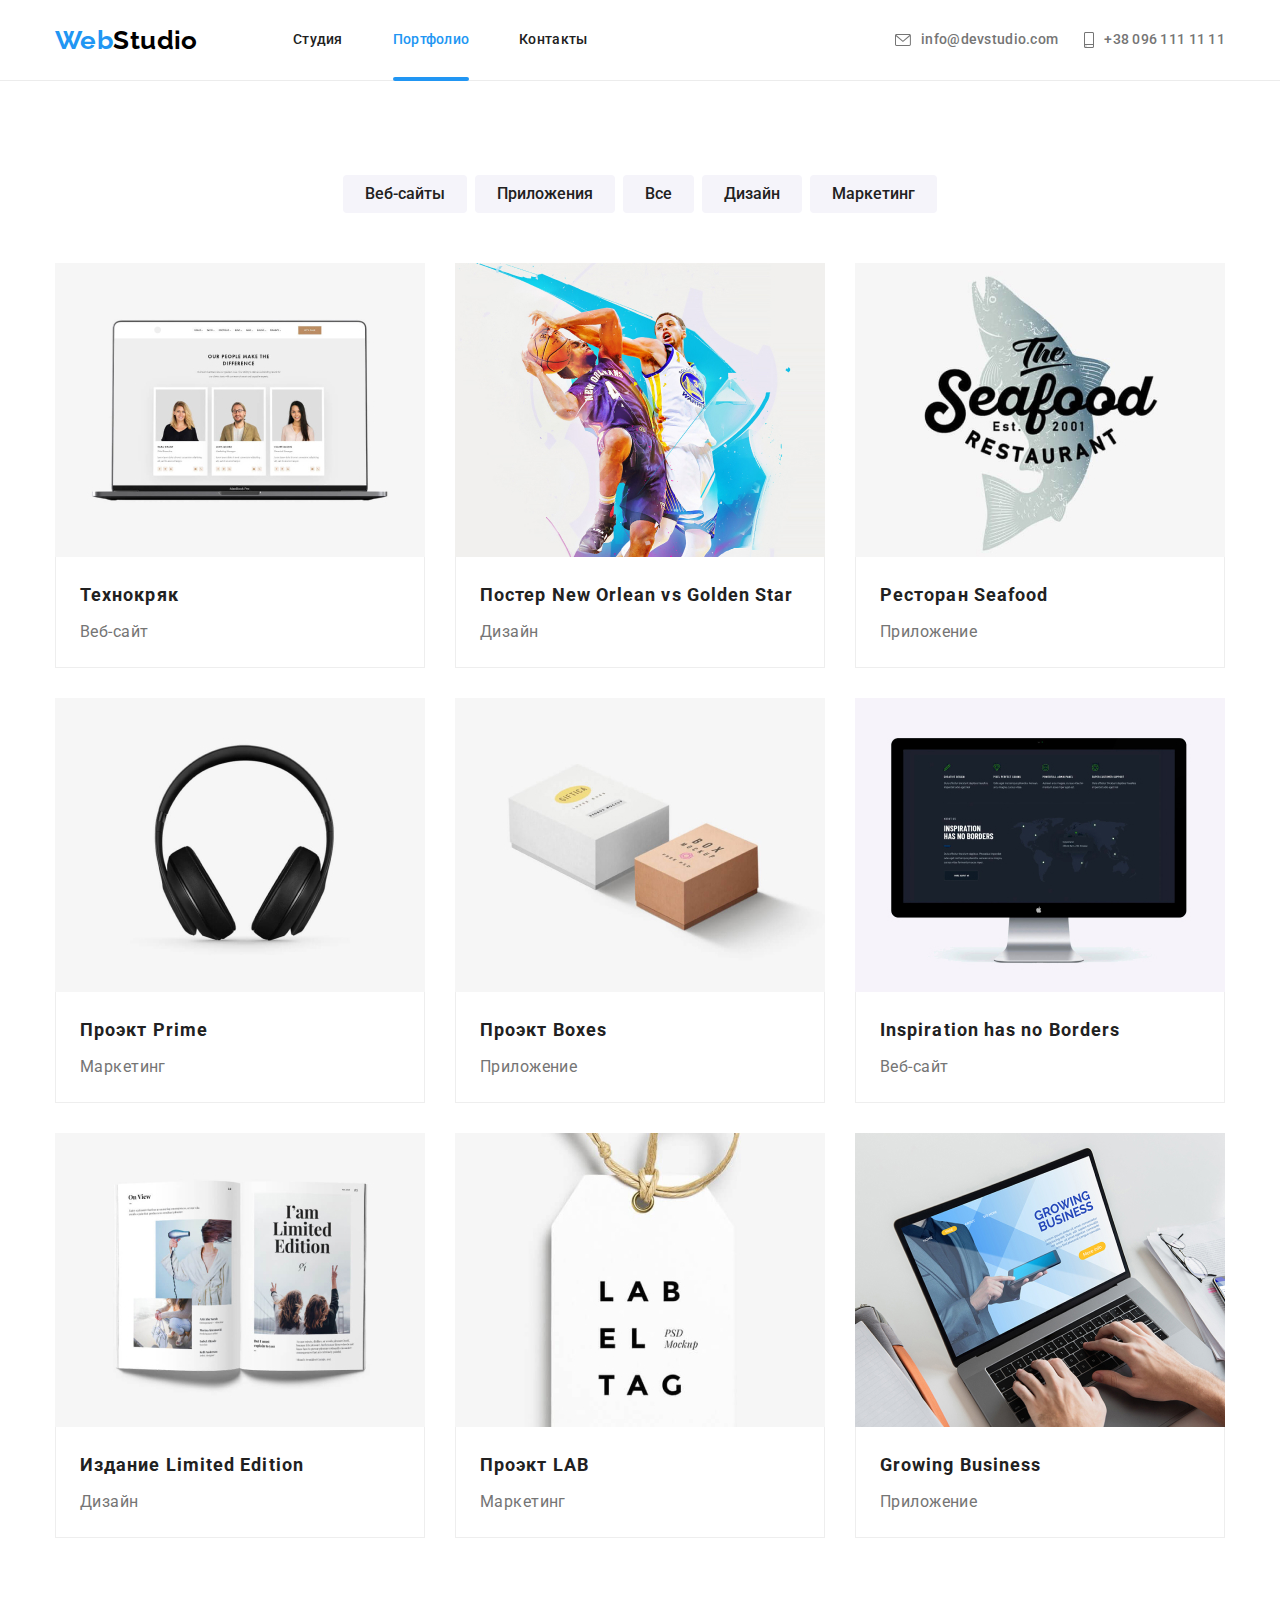
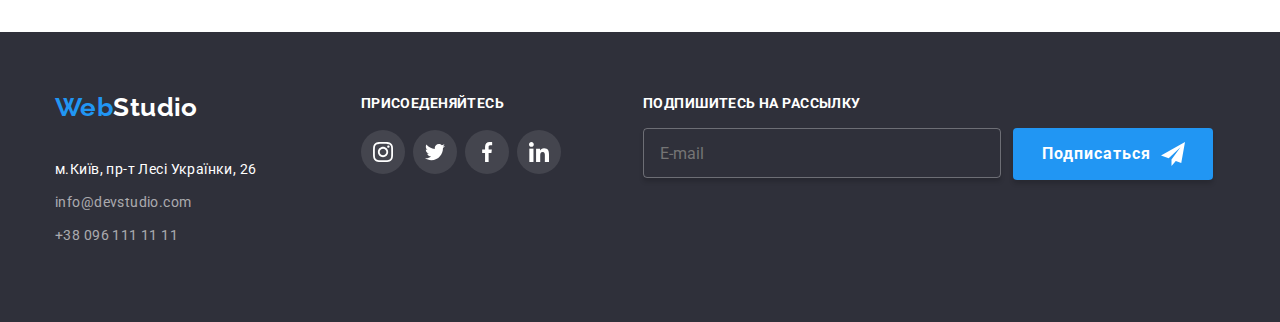
==== portfolio.html @ c4ec2a6c "1" ====
<!DOCTYPE html>
<html lang="ru">
	<head>
		<meta charset="UTF-8" />
		<meta name="viewport" content="width=device-width, initial-scale=1.0" />
		<link href="https://fonts.googleapis.com/css2?family=Raleway:wght@400;700&family=Roboto:wght@400;900&display=swap" rel="stylesheet" />
		<link rel="stylesheet" href="https://cdnjs.cloudflare.com/ajax/libs/modern-normalize/0.7.0/modern-normalize.min.css" />
		<link rel="stylesheet" href="./css/style.css" />
		<title>Portfolio</title>
	</head>
	<body>
		<!-- Шапка сайта  -->
		<header class="header">
			<div class="container">
			<!-- Основная навигация -->
			<nav class="nav">
				<a class="logo link" href="./index.html"><span class="logo-text">Web</span>Studio</a>
				<ul class="list">
				<li class="item">
					<a class="link" href="./index.html"> Студия</a>
				</li>
				<li class="item">
				<a class="link current" href="./portfolio.html">Портфолио</a>
				</li>
				<li class="item">
					<a class="link" href="#address">Контакты</a>
				</li>
				</ul>
			</nav>
			<!--контакты-->
			<ul class="contacts list">
				<li class="contacts-item">
				<a class="link" href="mailto:info@devstudio.com">
					<svg class="contacts-icon"width="16" height="12" viewBox="0 0 43 32">
						<use href="./images/symbol-defs.svg#icon-envelope-hover"></use>
					</svg>
				info@devstudio.com
				</a>
		
				</li>
				<div class="icom-tel"></div>
				<li class="contacts-item">
				<a class="link" href="tel:+380961111111">
					<svg class="contacts-icon"width="10" height="16" viewBox="0 0 20 32">
						<use href="./images/symbol-defs.svg#icon-smartphone"></use>
					</svg>
				+38 096 111 11 11
				</a>
			</li>
			</ul>
		</div>
			</header>  
		<main>
			<!-- Уникальный контент -->
			<section class="galerry">
				<div class="container">
				<h1 hidden>Перечень проектов</h1>
				<ul class="list">
					<li class="item"><button class="galerry-button">Веб-сайты</button></li>
					<li class="item"><button class="galerry-button">Приложения</button></li>
					<li class="item"><button class="galerry-button">Все</button></li>
					<li class="item"><button class="galerry-button">Дизайн</button></li>
					<li class="item"><button class="galerry-button">Маркетинг</button></li>
				</ul>
				<ul class="list">
					<li class="galerry-card">
						<div class="galerry-card-thumb">
					<a class="link " href=""><img src="./images/portfolio/project1.jpg" alt="projekt1" width="370"/>
						<div class="galerry-card-info">
							<p class="galerry-card-info-text">
							Технокряк это современная площадка распространения коронавируса. Компании используют эту платформу
							для цифрового шпионажа и атак на защищённые сервера конкурентов.
							</p>
						</div>
						</div>
						<div class="info">
						<h2 class="titel">Технокряк</h2>
						<p>Веб-сайт</p>
						</div></a>
					</li>
					<li class="galerry-card">
						<div class="galerry-card-thumb">
					<a class="link " href=""><img src="./images/portfolio/project2.jpg" alt="projekt2" width="370"/>
						<div class="galerry-card-info">
							<p class="galerry-card-info-text">
							Технокряк это современная площадка распространения коронавируса. Компании используют эту платформу
							для цифрового шпионажа и атак на защищённые сервера конкурентов.
							</p>
						</div>
						</div>
						<div class="info">
						<h2 class="titel">Постер New Orlean vs Golden Star</h2>
						<p>Дизайн</p>
						</div></a>
					</li>
					<li class="galerry-card">
						<div class="galerry-card-thumb">
					<a class="link " href=""><img src="./images/portfolio/project3.jpg" alt="projekt3" width="370"/>
						<div class="galerry-card-info">
							<p class="galerry-card-info-text">
							Технокряк это современная площадка распространения коронавируса. Компании используют эту платформу
							для цифрового шпионажа и атак на защищённые сервера конкурентов.
							</p>
						</div>
						</div>
						<div class="info">
						<h2 class="titel">Ресторан Seafood</h2>
						<p>Приложение</p>
						</div></a>
					</li>
					<li class="galerry-card">
						<div class="galerry-card-thumb">
					<a class="link " href=""><img src="./images/portfolio/project4.jpg" alt="projekt4" width="370"/>
						<div class="galerry-card-info">
							<p class="galerry-card-info-text">
							Технокряк это современная площадка распространения коронавируса. Компании используют эту платформу
							для цифрового шпионажа и атак на защищённые сервера конкурентов.
							</p>
						</div>
						</div>
						<div class="info">
						<h2 class="titel">Проэкт Prime</h2>
						<p>Маркетинг</p>
						</div></a>
					</li>
					<li class="galerry-card">
						<div class="galerry-card-thumb">
					<a class="link " href=""><img src="./images/portfolio/project5.jpg" alt="projekt5" width="370"/>
						<div class="galerry-card-info">
							<p class="galerry-card-info-text">
							Технокряк это современная площадка распространения коронавируса. Компании используют эту платформу
							для цифрового шпионажа и атак на защищённые сервера конкурентов.
							</p>
						</div>
						</div>
						<div class="info">
						<h2 class="titel">Проэкт Boxes</h2>
						<p>Приложение</p>
						</div></a>
					</li>
					<li class="galerry-card">
						<div class="galerry-card-thumb">
					<a class="link " href=""><img src="./images/portfolio/project6.jpg" alt="projekt6" width="370"/>
						<div class="galerry-card-info">
							<p class="galerry-card-info-text">
							Технокряк это современная площадка распространения коронавируса. Компании используют эту платформу
							для цифрового шпионажа и атак на защищённые сервера конкурентов.
							</p>
						</div>
						</div>
						<div class="info">
						<h2 class="titel">Inspiration has no Borders</h2>
						<p>Веб-сайт</p>
						</div></a>
					</li>
					<li class="galerry-card">
						<div class="galerry-card-thumb">
					<a class="link " href=""><img src="./images/portfolio/project7.jpg" alt="projekt7" width="370"/>
						<div class="galerry-card-info">
							<p class="galerry-card-info-text">
							Технокряк это современная площадка распространения коронавируса. Компании используют эту платформу
							для цифрового шпионажа и атак на защищённые сервера конкурентов.
							</p>
						</div>
						</div>
						<div class="info">
						<h2 class="titel">Издание Limited Edition</h2>
						<p>Дизайн</p>
						</div></a>
					</li>
					<li class="galerry-card">
						<div class="galerry-card-thumb">
					<a class="link " href=""><img src="./images/portfolio/project8.jpg" alt="projekt8" width="370"/>
						<div class="galerry-card-info">
							<p class="galerry-card-info-text">
							Технокряк это современная площадка распространения коронавируса. Компании используют эту платформу
							для цифрового шпионажа и атак на защищённые сервера конкурентов.
							</p>
						</div>
						</div>
						<div class="info">
						<h2 class="titel">Проэкт LAB</h2>
						<p>Маркетинг</p>
						</div></a>
					</li>
					<li class="galerry-card">
						<div class="galerry-card-thumb">
					<a class="link " href=""><img src="./images/portfolio/project9.jpg" alt="projekt9" width="370"/>
						<div class="galerry-card-info">
							<p class="galerry-card-info-text">
							Технокряк это современная площадка распространения коронавируса. Компании используют эту платформу
							для цифрового шпионажа и атак на защищённые сервера конкурентов.
							</p>
						</div>
						</div>
						<div class="info">
						<h2 class="titel">Growing Business</h2>
						<p>Приложение</p>
						</div>
					</a>
					</li>
			</ul>
		</div>
				</section>
			</main>
			<!-- Футер сайта -->
			<footer class="footer">
				<div class="footer container">
					<div class="box-adress">
					<a class="logo link" href="./index.html"><span class="logo-text">Web</span>Studio</a>
					<address id="address" class="address">
					<ul class="adress-list">
						<li><a class="address-text" href="https://goo.gl/maps/CPtrU1FHBa2aNyZL9" target="_blank" rel="noopener noreferrer nofollow">м.Київ, пр-т Лесі Українки, 26</a></li>
						<li><a class="link" href="mailto:info@devstudio.com">info@devstudio.com</a></li>
						<li><a class="link" href="tel:+380961111111">+38 096 111 11 11</a></li>
					</ul>
					</address>
					</div>
					<div class="box-social">
					<h2 class="social-title">ПРИСОЕДЕНЯЙТЕСЬ</h2>
					<ul class="social-list-footer">
						<li class="social-item">
							<a class="footer-link" href="https://www.instagram.com/" target="_blank">
							<svg class="social-icon-footer"width="20" height="20" viewBox="0 0 20 20">
								<use href="./images/social networks/sprite.svg#icon-instagram"></use>
							</svg>
							</a>
						</li>
						<li class="social-items">
							<a class="footer-link" href="https://twitter.com/" target="_blank">
							<svg class="social-icon-footer"width="20" height="20" viewBox="0 0 20 20">
								<use href="./images/social networks/sprite.svg#icon-twitter"></use>
							</svg>
							</a>
						</li>
						<li class="social-item">
							<a class="footer-link" href="https://uk-ua.facebook.com/" target="_blank">
							<svg class="social-icon-footer"width="20" height="20" viewBox="0 0 20 20">
								<use href="./images/social networks/sprite.svg#icon-facebook"></use>
							</svg>
							</a>
						</li>
						<li class="social-item">
							<div>
							<a class="footer-link" href="https://ru.linkedin.com/" target="_blank">
							<svg class="social-icon-footer"width="20" height="20" viewBox="0 0 20 20">
								<use href="./images/social networks/sprite.svg#icon-linkedin"></use>
							</svg>
							</a>
						</div>
						</li>
				</ul>
				</li>
		
					</div>
					<div class="subscribe">
						<h2 class="visually-hidden">Форма подписки</h2>
						<h3 class="social-title"><b>Подпишитесь на рассылку</b></h3>
						<form class="modal-form" autocomplete="off">
						<div class="footer-form">
							<label for="mail"></label>
							<input type="email" name="email" id="mail" placeholder="E-mail" />
							<button class="link-button" type="submit">Подписаться
							<svg class="subscribe-icon" width="24" height="24">
								<use href="./images/sprite-modal.svg#icon-icon-send"></use>
							</svg>
							</button>
						</div>
						</form>
					</div>
					</div>
				</div>
			</footer>
		</body>
		</html>
---- css/style.css ----
/* основной цвет фона #FFFFFF; */
/* вторичный цвет фона #2F303A */
/* цвет основного текста #212121; */
/* цвет вторичного текста #757575; */
/* белый #FFFFFF */
/* акцент #2196F3; */
/* цвет фона команды #F5F4FA; */
/* цвет ссылок футера rgba(255, 255, 255, 0.6); */

:root {
	--primary-text-color: #757575;
	--primary-bg-color: #ffffff;
	--secondary-bg-color: #f5f4fa;
	--footer-hero-bg-color: #2f303a;
	--titel-link-color: #212121;
	--secondary-link-color: #757575;
	--accent-color: #2196f3;
	--logo-up-color: #000000;
	--logo-down-color: #ffffff;
	--address-color: #ffffff;
	--address-secondary-color: rgba(255, 255, 255, 0.6);
}
  /* Общее */
body {
	color: var(--primary-text-color);
	background-color: var(--primery-bg-color);
	font-family: Roboto, sans-serif;
	font-size: 14px;
	line-height: 1.71;
	letter-spacing: 0.03em;
}

ul { list-style: none; }

  /* списки */
.list {
	list-style: none;
	padding: 0;
	margin: 0;
}

  /* ссылки */
.link {
	text-decoration: none;
}

  /* заголовки */
.titel {
	color: var(--titel-link-color);

	font-weight: 700;
	font-size: 36px;
	line-height: 1.17;
	text-align: center;
}

.hidden {
	display: none;
}

  /* контейнер */
.container {
	margin-right: auto;
	margin-left: auto;
	width: 1200px;
	padding-left: 15px;
	padding-right: 15px;
}

  /* Шапка сайта */
.header {
	border-bottom: 1px solid #ececec;
}

.item:hover:after,
.item:active:after,
.item:hover:focus{
	width: 100%;

}



.header > .container {
	display: flex;
	justify-content: space-between;
}

.nav {
	display: flex;
	justify-content: space-between;
	align-items: center;
}

.nav > .list {
	display: flex;
	padding: 0px;
}

  /* Логотип */
.logo {
	margin-right: 93px;

	color: var(--logo-up-color);

	font-family: Raleway, sans-serif;
	font-weight: 700;
	font-size: 26px;
	line-height: 1.19;
	width: 145px;
	height: 31px;
}
.footer .logo {
	color: var(--logo-down-color);
}

.logo-text {
	color: var(--accent-color);
}

  /* Навигация сайта */
.nav > .list .link {
	display: block;
	padding-top: 32px;
	padding-bottom: 32px;
	position: relative;
	color: var(--titel-link-color);
	font-weight: 500;
	font-size: 14px;
	line-height: 1.14;
	letter-spacing: 0.02em;
	
	transition-property: color; 
	transition-duration: 250ms;
	transition-timing-function:cubic-bezier(0.4, 0, 0.2, 1);
}

.nav > .list > .item:not(:last-child) {
	margin-right: 50px;
}

.nav > .list .link:hover,
.nav > .list .link:focus {
		color: var(--accent-color);
		outline: none;
}

.nav > .list .link.current {
	color: var(--accent-color);
	display: block;
	
}

  /* подчеркивание  */
.nav > .list .link.current::after {
	content: "";

	position: absolute;
	bottom: -1px;
	left: 0;
	width: 100%;
	height: 4px;
	background-color: var(--accent-color);
	border-radius: 2px;
}

.nav > .list .link.current:focus::after,
.nav > .list .link.current:hover::after{
	display: block;
	background-color: #2196F3;
}
.nav > .list .link::before {
	content: "";

	position: absolute;
	bottom: -1px;
	left: 0;
	width: 100%;
	height: 4px;
	background-color: var(--accent-color);
	border-radius: 2px;
	opacity: 0;
	transition: opacity 250ms cubic-bezier(0.4, 0, 0.2, 1);

}

.nav > .list .link:hover::before{
	display: block;
	opacity: 1;
	background-color: #2196F3;
}

  /* контакты */
.contacts.list {
	display: flex;
	align-items: center;
	
	
}
.icom-mail::before{
	display: flex;

	height: 16px;
	width: 16px;
	background-position: center;
    background-repeat: no-repeat;
	margin-right: 10px;
	
}
.icom-tel::before{
	display: block;
	content: "";
	height: 16px;
	width: 16px;
	background-position: center;
    background-repeat: no-repeat;
	margin-right: 10px;
	
}

.contacts-icon{
	margin-right: 10px;
}

.contacts > .item:not(:last-child) {
	padding-left: 0px;
	margin-right: 50px;
	
}

.contacts .link {
	display: flex;
	align-items: center;
	justify-content: center;
	padding-top: 32px;
	padding-bottom: 32px;
	color: var(--secondary-link-color);
    fill: #757575;
	font-weight: 500;
	font-size: 14px;
	line-height: 1.14;
	letter-spacing: 0.02em;

	transition-property: color, fill; 
	transition-duration: 250ms;
	transition-timing-function:cubic-bezier(0.4, 0, 0.2, 1);
}
.contacts-item{

	display: flex;
	align-items: center;
	justify-content: center;
	
}

.contacts .link:hover,
.contacts .link:active,
.contacts .link:focus {
	fill: #2196F3;
	color: var(--accent-color);

}

  /* Блок герой */
.hero {
	display: block;
	margin: 0px auto;
	padding: 200px 0;
	width: 1600px;
	height: 600px;
	margin-right: auto;
	margin-left: auto;
	margin-bottom: 94px;

	max-width: 1600px;
	background-image: linear-gradient(to right,rgba(47, 48, 58, 0.4),rgba(47, 48, 58, 0.4)), url(../images/Gradient.jpg);
}

.hero > .container {
	display: flex;
	flex-direction: column;
	align-items: center;
	justify-content: center;
}


.button-hero {
	display: block;
	margin: 0px auto;
	padding: 10px 32px;
	border: none;
	border-radius: 4px;

	color: var(--primary-bg-color);
	background-color: var(--accent-color);

	font-family: inherit;
	font-weight: 700;
	font-size: 16px;
	line-height: 1.87;
	letter-spacing: 0.06em;

	transition-property: background-color, color; 
	transition-duration: 250ms;
	transition-timing-function:cubic-bezier(0.4, 0, 0.2, 1);
}

.button-hero:hover,
.button-hero:focus {
	color: var(--accent-color);
	background-color: var(--primary-bg-color);

}

.hero-titel {
	margin-top: 0px;
	margin-bottom: 30px;

	color: var(--primary-bg-color);

	font-weight: 900;
	font-size: 44px;
	line-height: 1.36;
	text-align: center;
	letter-spacing: 0.06em;
	text-transform: uppercase;
}

  /* Модалка */
.backdrop{
	position: fixed;
	top: 0;
	left: 0;
	width: 100%;
	height: 100%;
	background-color:  rgba(0, 0, 0, 0.20);
	opacity: 1;
	transition: opacity 300ms cubic-bezier(0.4, 0, 0.2, 1)
}

.container-backdrop{
	display: flex;
	flex-direction: column;
}


.backdrop.is-hidden{
	opacity: 0;
	pointer-events: none;
}
  /*-------------------------------------------- */
.title-form{
	text-align: center;
	font-weight: 700;
	color: #212121;
	font-size: 20px;
	line-height: normal;
	margin-top: 0;
	margin-bottom: 12px;
}
input{
	border-radius: 4px;
    outline-color: #2196F3;
}

textarea{
	border-radius: 4px;
	resize: none;
	
}
.form-field input{
    height: 40px;
	outline-color: #2196F3;
	border: 1px solid rgba(33, 33, 33, 0.20);
	color: #212121;
	font-size: 12px;
    padding-bottom: 0;
	padding-top: 0;
	padding-left: 42px; 



	background-color: #FFFFFF;
	transition: border-color 250ms cubic-bezier(0.4, 0, 0.2, 1)
	
}

.form-field input:hover,
.form-field input:focus{
	border-color: #2196F3;
}

.form-field label{
	margin-bottom: 4px;
	font-size: 12px;
	font-weight: 400;
	letter-spacing: 0.12px;
	line-height: normal;
	font-style: normal;
}

.form-comment label{
	margin-top: 28px;
	margin-bottom: 20px;
	font-size: 12px;
	font-weight: 400;
	width: 448px;
	height: 120px;
	letter-spacing: 0.12px;
	line-height: normal;
	font-style: normal;
	color: 1px solid rgba(33, 33, 33, 0.20);
	border-radius: 4px;
}
.form-comment textarea{
	width: 448px;
	height: 120px;
	color: #212121;
	letter-spacing: 0.12px;
	font-weight: 400;
	font-size: 12px;
	border: 1px solid rgba(33, 33, 33, 0.20);
	padding: 12px 16px;
	outline-color: #2196F3;
	transition: border-color 250ms cubic-bezier(0.4, 0, 0.2, 1)
}




.form-comment textarea:hover,
.form-comment textarea:focus{
	border-color: #2196F3;
}

.form{
	width: 528px;
	height: 581px;
	margin-left: auto;
	margin-right: auto;
	padding-top: 40px;
	padding-left: 40px;
	padding-right: 40px;
	margin-bottom: 20px;
	
}
.form-comment{
	margin-bottom: 20px;
	
}
.form-field{
	display: flex;
	flex-direction: column;


    margin-bottom: 10px;
}

.form-field input::placeholder{
	color: (117, 117, 117, 0.50);
}




.button-form{
	display: block;
	width: 200px;
	height: 50px;
	border-radius: 4px;
	padding: 0;
	border: none;

	line-height: 30px /* 187.5% */;
	letter-spacing: 0.96px;
	font-weight: 700;
	text-align: center;
	
    outline-color: #2196F3;
	background: #188CE8;
	color: #FFFFFF;
	box-shadow: 0px 4px 4px 0px rgba(0, 0, 0, 0.15);
	transition: color, background-color, transform  250ms cubic-bezier(0.4, 0, 0.2, 1)
}

.button-container{
	display: flex;
	align-items: center;
	justify-content: center;
	margin-top: 30px;
	padding: 0;
}






.button-form:hover,
.button-form:focus{
	color: #ffffff;
	background-color: #1976d2;
	transform: scale(1.03);
}




.form-agreement{
	display: block;
	height: 24px;
}

.icon{
	position: absolute;
	top: 50%;
	left: 12px;
	transform: translateY(-50%);

	display: inline-block;
	width: 18px;
	height: 18px;
}




.position-icon:hover,
.position-icon:active,
.position-icon:focus{
	fill: #2196F3;
}

.position-icon{
	display: flex;
	flex-direction: column;
    background-color: #FFFFFF;
	position: relative;
	fill: #212121;
	transition: fill 250ms cubic-bezier(0.4, 0, 0.2, 1);
}

.modal-checkbox {
	position: absolute;
	width: 1px;
	height: 1px;
	margin: -1px;
	border: 0;
	padding: 0;
	clip: rect(0 0 0 0);
	overflow: hidden;
}

.checkbox-icon {
	display: inline-block;
	align-items: center;
	width: 15px;
	height: 16px;
	margin-right: 5px;

	border: 2px solid;
	border-color: #2196F3;
	border-radius: 4px;
	cursor: pointer;

	transition: all 250ms cubic-bezier(0.4, 0, 0.2, 1);
}

.modal-checkbox:checked + .checkbox-icon {
	border-color: transparent;
	background-color: #2196F3;
	background-image: url(../images/check-icon.svg);
	background-size: contain;
	background-origin: border-box;
}

.modal-link-consent {
	color: #2196F3;
	text-decoration: underline;
}

  /*-------------------------------------------- */
.modal{
	display: flex;
	flex-direction: column;
	position: absolute;
	top: 50%;
	left: 50%;
	transform: translate(-50%,-50%);

	min-height: 581px;
	min-width: 528px;
	background-color: #FFFFFF;
	box-shadow: 0px 2px 1px 0px rgba(0, 0, 0, 0.20), 0px 1px 1px 0px rgba(0, 0, 0, 0.14), 0px 1px 3px 0px rgba(0, 0, 0, 0.12);
	border-radius: 4px;
    
	transform: translate(-50%,-50%) scale(1);
	transition: transform 700ms cubic-bezier(0.4, 0, 0.2, 1) 	
}
.backdrop.is-hidden .modal{
	transform: translate(-50%,-50%) scale(0.8);
}

.button-close{
	position: absolute;
	display: flex;
	align-items: center;
	justify-content: center;
    top: 6px;
	right: 6px;
	outline-color: #2196F3;

    border: 1px solid currentColor;
    width: 30px;
    height: 30px;
    border-radius: 50%;
    color: rgba(0, 0, 0, 0.10);
	background-color: #FFFFFF;
    cursor: pointer;

	transition: color, border, transform  250ms cubic-bezier(0.4, 0, 0.2, 1)
	
}


.button-close:hover,
.button-close:focus{
	fill:  #2196f3;
	transform: scale(1.3);
}

.close-icon{
	width: 18px;
	height: 18px;

}
  /* Блок Наши приимущества */
.advantages {
	margin-bottom: 94px;
}

.advantages > .container > .list {
	display: flex;
}

.advantages .titel {
	margin-top: 30px;
	margin-bottom: 10px;

	font-weight: 700;
	font-size: 14px;
	line-height: 1.14;
	text-transform: uppercase;
	text-align: start;
}
.list-item::before{
	display: block;
	content: "";
	height: 120px;
	width: 270px;
	margin-bottom: 30px;
	background-repeat: no-repeat;
	background-position: center;
}
.advantages-text{
	margin-top: 0px;
}


.advantages-svg{
	display: flex;
	align-items: center;
	justify-content: center;
	background-color: #F5F4FA;
	width: 270px;
	height: 120px;
}

.advantages .list-item > .text {
	margin: 0;
}

	


.advantages .list-item {
	width: 270px;
}

.advantages-list:not(:last-child) {
	margin-right: 30px;
}

  /* Блок Work  */
.work {
	margin-bottom: 94px;
}

.work .titel {
	margin: 0;
	margin-bottom: 50px;
}

.work .list {
	display: flex;
	justify-content: center;
}


.work .list > .item:not(:last-child) {
	margin-right: 30px;
}
.work .list > .item {
    position: relative;
}

.work .text {
    position: absolute;
	left: 0;
	bottom: 0;
	width: 100%;
    margin-bottom: 7px;
    padding-top: 27px;
    padding-bottom: 27px;
    font-weight: 700;
    font-size: 14px;
    line-height: 1.143;
    text-align: center;
    text-transform: uppercase;
    color: var(--logo-down-color);
    background-color: rgba(47, 48, 58, 0.8)
}

  /* Блок Каманда */

.social-list{
	display: flex;
	list-style: none;
	gap: 8px;
	padding-bottom: 30px;
	padding-left: 32px;
	padding-right: 32px;
}

.social-link{
	display: flex;
	align-items: center;
	justify-content: center;
	fill:#AFB1B8;
	background-color: #ffffff;
	width: 44px;
	height: 44px;
	border-radius: 50%;


	transition-property: background-color, fill; 
	transition-duration: 250ms;
	transition-timing-function:cubic-bezier(0.4, 0, 0.2, 1);
	
}

.social-icon{
	display: flex;
	align-items: center;
	justify-content: center;
	width: 20px;
	height: 20px;
	
}

.social-link:hover,
.social-link:focus{
	background-color: #2196f3;
	fill:  #ffffff;

}

.team {
	padding-top: 94px;
	padding-bottom: 94px;

	background-color: var(--secondary-bg-color);
}

.team .titel {
	margin: 0;
	margin-bottom: 50px;
}

.team .list {
	display: flex;
}

.card:not(:last-child) {
	margin-right: 30px;
}

.card{
	background-color: var(--primary-bg-color);
	box-shadow: 0px 2px 1px 0px rgba(0, 0, 0, 0.20), 0px 1px 1px 0px rgba(0, 0, 0, 0.14), 0px 1px 3px 0px rgba(0, 0, 0, 0.12)
}
.card > .titel {
	padding-top: 30px;
	margin: 0;
	margin-bottom: 10px;

	font-weight: 500;
	font-size: 16px;
	line-height: 1.19;
}

.card > .text {
	padding-bottom: 16px;
	margin: 0;

	font-size: 16px;
	line-height: 1.19;
	text-align: center;
}

.card > img {
	display: block;
}

/*Клиенты*/
.clients{
	padding-top: 94px;
	padding-bottom: 94px;
	background-color: #FFFFFF;
	
}
.clients-title{
	color: var(--titel-link-color);
	margin-top: 0;
	margin-bottom: 50px;
	font-size:  36px;
	letter-spacing: 1.08px;
	text-align: center;
	width: "1170px";
	height: "184px";
}
.clients.list {
	display: flex;
    justify-content: space-between;
}
.clients-list{
	display: flex;
	list-style: none;
	gap: 30px;
	padding-left: 0;
    margin-top: 0;
	margin-bottom: 0;
}

.clients-border{
	display: flex;
	width: "170px";
	height: "92px";
	flex-Shrink: 0;

	}
	



.icons-link{
	display: flex;
	align-items: center;
	justify-content: center;
	padding: 16px 32px;
	fill:#AFB1B8;
	width: 170px;
	height: 92px;
	border-radius: 4px 4px;
	border: 1px solid #AFB1B8;
	
	transition: border-color 250ms cubic-bezier(0.4, 0, 0.2, 1), fill 250ms cubic-bezier(0.4, 0, 0.2, 1);
	
}

.svg{
	display: flex;
	align-items: center;
	justify-content: center;
	width: 106px;
	height: 60px;
}


.icons-link:hover,
.icons-link:focus{
	fill: #2196F3;
	border: 1px solid #2196F3;
}


/* Футер */
.footer .container{
	margin-right: auto;
	margin-left: auto;
	width: 1200px;
	padding-left: 15px;
	padding-right: 15px;
	padding-bottom: 0px;
	padding-top: 0px;
}
.footer .container{
	display: flex;
}

.footer {
	background-color: var(--footer-hero-bg-color);

	padding: 60px 0px;}

.address > .text {
	margin: 0;
    margin-top: 20px;
}
.address {
	display: flex;
	color: var(--address-color);
	font-style: normal;
}
.address .link {
	color: var(--address-secondary-color);
	display: inline-block;
	margin-top: 9px;

	transition-property: color; 
	transition-duration: 250ms;
	transition-timing-function:cubic-bezier(0.4, 0, 0.2, 1);
}
.adress-list{
	padding-left: 0;}

.address .link:hover,
.address .link:focus {
	color: var(--accent-color);
}
.address-text {
	color: #FFFFFF;

	display: inline-block;
	margin-top: 20px;
	text-decoration: none;

	transition-property: color; 
	transition-duration: 250ms;
	transition-timing-function:cubic-bezier(0.4, 0, 0.2, 1);
}
.address-text:hover,
.address-text:focus{
	color: var(--accent-color);
}

.box-adress{
	display: block;
	padding: 0px;}
.box-social{
	display: block;
	margin-left: 70px;

}
.social-title{
	margin-top: 0px ;
	color: var(--primary-bg-color);
	background-color: var(--primery-bg-color);
	font-family: Roboto, sans-serif;
	font-size: 14px;
	line-height: 1.71;
	letter-spacing: 0.03em;
}
.social-list-footer{
	display: flex;
	list-style: none;
	gap: 8px;
	padding-left: 0px;
	
}

.footer-link{
	display: flex;
	align-items: center;
	justify-content: center;
	fill:#FFFFFF;
	background-color: rgba(255, 255, 255, 0.10);
	width: 44px;
	height: 44px;
	border-radius: 50%;
	
	transition-property: background-color; 
	transition-duration: 250ms;
	transition-timing-function:cubic-bezier(0.4, 0, 0.2, 1);
	
}

.social-icon-footer{
	display: flex;
	align-items: center;
	justify-content: center;
	width: 20px;
	height: 20px;
}

.footer-link:hover,
.footer-link:focus{
	background-color: #2196f3;
	fill:  #ffffff;
}


/*subscribe*/
h3{
	margin: 0;
    padding: 0;
    color: var(--primary-background-color);
    text-transform: uppercase;
    font-weight: 700;
    font-size: 14px;
	margin-bottom: 12px;
}

b{
	margin: 0;
    padding: 0;
    color: var(--primary-background-color);
    text-transform: uppercase;
    font-weight: 700;
    font-size: 14px;
}
.link-button {
	display: inline-block;
	border: 1px solid transparent;
	padding-top: 10px;
	padding-bottom: 10px;
	padding-left: 28px;
	
	min-width: 200px;
	min-height: 50px;
	box-shadow: 0px 4px 4px rgba(0, 0, 0, 0.15);
	border-radius: 4px;
	cursor: pointer;

	color: #FFFFFF;
	background-color:#2196F3;
	outline: none;
	fill: #FFFFFF;

	font-weight: 700;
	font-size: 16px;
	line-height: 1.87;
	text-decoration: none;
	text-align: center;
	letter-spacing: 0.06em;
    transition: transform 250ms cubic-bezier(0.4, 0, 0.2, 1) 20ms;
}
.link-button:hover{

	transform: scale(1.02);
}


.subscribe {
	margin-left: auto;
}
.footer-form > .link-button {
	display: flex;
	align-items: center;
}
.subscribe-icon {
	display: flex;
	margin-left: 10px;

}
.footer-form {
	display: flex;
	width: 570px;
	margin-right: 12px;
	padding: 0;
	flex-direction: row;
	
}

.footer-form input[type='email'] {
	min-width: 358px;
	height: 50px;
	margin-right: 12px;

	background: inherit;

	border: 1px solid rgba(255, 255, 255, 0.3);
	box-shadow: 0px 4px 4px rgba(0, 0, 0, 0.15);
	border-radius: 4px;
	outline: none;

	padding: 12px 16px;
	font-size: 16px;
	line-height: 1.87;
	color: rgba(255, 255, 255, 0.6);
}

.visually-hidden {
	position: absolute;
	width: 1px;
	height: 1px;
	margin: -1px;
	border: 0;
	padding: 0;
	clip: rect(0 0 0 0);
	overflow: hidden;
}
  /* Портфолио */
.galerry-card:hover,
.galerry-card:focus-within{
	transform: scale(1.02);
    box-shadow: 1px 4px 6px 0px rgba(0, 0, 0, 0.16), 0px 4px 4px 0px rgba(0, 0, 0, 0.06), 0px 1px 1px 0px rgba(0, 0, 0, 0.12)
}

.galerry {
	padding-top: 94px;
	padding-bottom: 94px;
}

.galerry > .container > .list {
	display: flex;
	justify-content: center;
	flex-wrap: wrap;
}

.galerry .list:first-of-type {
	margin-bottom: 50px;
}

.galerry .item:not(:last-child) {
	margin-right: 8px;
}
/* кнопки галереии */
.galerry-button {
	padding: 6px 22px;
	border-radius: 4px;
	border: none;

	color: var(--titel-link-color);
	background-color: var(--secondary-bg-color);

	font-family: Roboto, sans-serif;
	font-weight: 500;
	font-size: 16px;
	line-height: 1.63;
    transition-property: color, background-color, box-shadow;
	transition-duration: 250ms;
	transition-timing-function:cubic-bezier(0.4, 0, 0.2, 1);

}

.galerry-button:hover,
.galerry-button:focus {
	color: var(--primary-bg-color);
	background-color: var(--accent-color);
	box-shadow: 0px 2px 2px 0px rgba(0, 0, 0, 0.12), 0px 1px 2px 0px rgba(0, 0, 0, 0.08), 0px 3px 1px 0px rgba(0, 0, 0, 0.10);
	
}

  /* Карты галереи */

.galerry-card-thumb {
	position: relative;
	overflow: hidden;
	
	
}

.galerry-card-info {
	position: absolute;
	top: 1px;
	left: 0;
	width: 100%;
	height: 100%;
	padding: 63px 24px;
	background-color: rgba(33, 150, 243, 0.9);
	transform: translateY(100%);
	transition: transform 250ms cubic-bezier(0.4, 0, 0.2, 1) 150ms;
}
.galerry-card-thumb:hover .galerry-card-info,
.galerry-card-thumb:focus-within .galerry-card-info {
	transform: translateY(0);
}

.galerry-card-info-text {
	display: block;
	font-weight: 400;
	font-size: 18px;
	line-height: 1.56;

	color: var(--primary-bg-color);
}


.galerry-card {
	display: block;
	
	color: var(--primary-text-color);
	font-size: 16px;
	line-height: 1.88;
	overflow: hidden;

	transition-property: box-shadow, transform; 
	transition-duration: 250ms;
	transition-timing-function:cubic-bezier(0.4, 0, 0.2, 1);

}

.galerry-card .titel {
	margin: 0;
	margin-bottom: 4px;

	font-weight: 700;
	font-size: 18px;
	line-height: 2;
	letter-spacing: 0.06em;
	text-align: start;
}

.galerry-card:not(:nth-child(3n + 3)) {
	margin-right: 30px;
}

.galerry-card:not(:nth-last-child(-n + 3)) {
	margin-bottom: 30px;
}

.galerry-card img {
	display: block;
}

.galerry-card > .link {
	color: inherit;
}

.galerry-card p {
	display: inline-block;
	margin: 0;
}

.info {
	padding: 20px 24px;
	border-right: 1px solid #eeeeee;
	border-left: 1px solid #eeeeee;
	border-bottom: 1px solid #eeeeee;
}
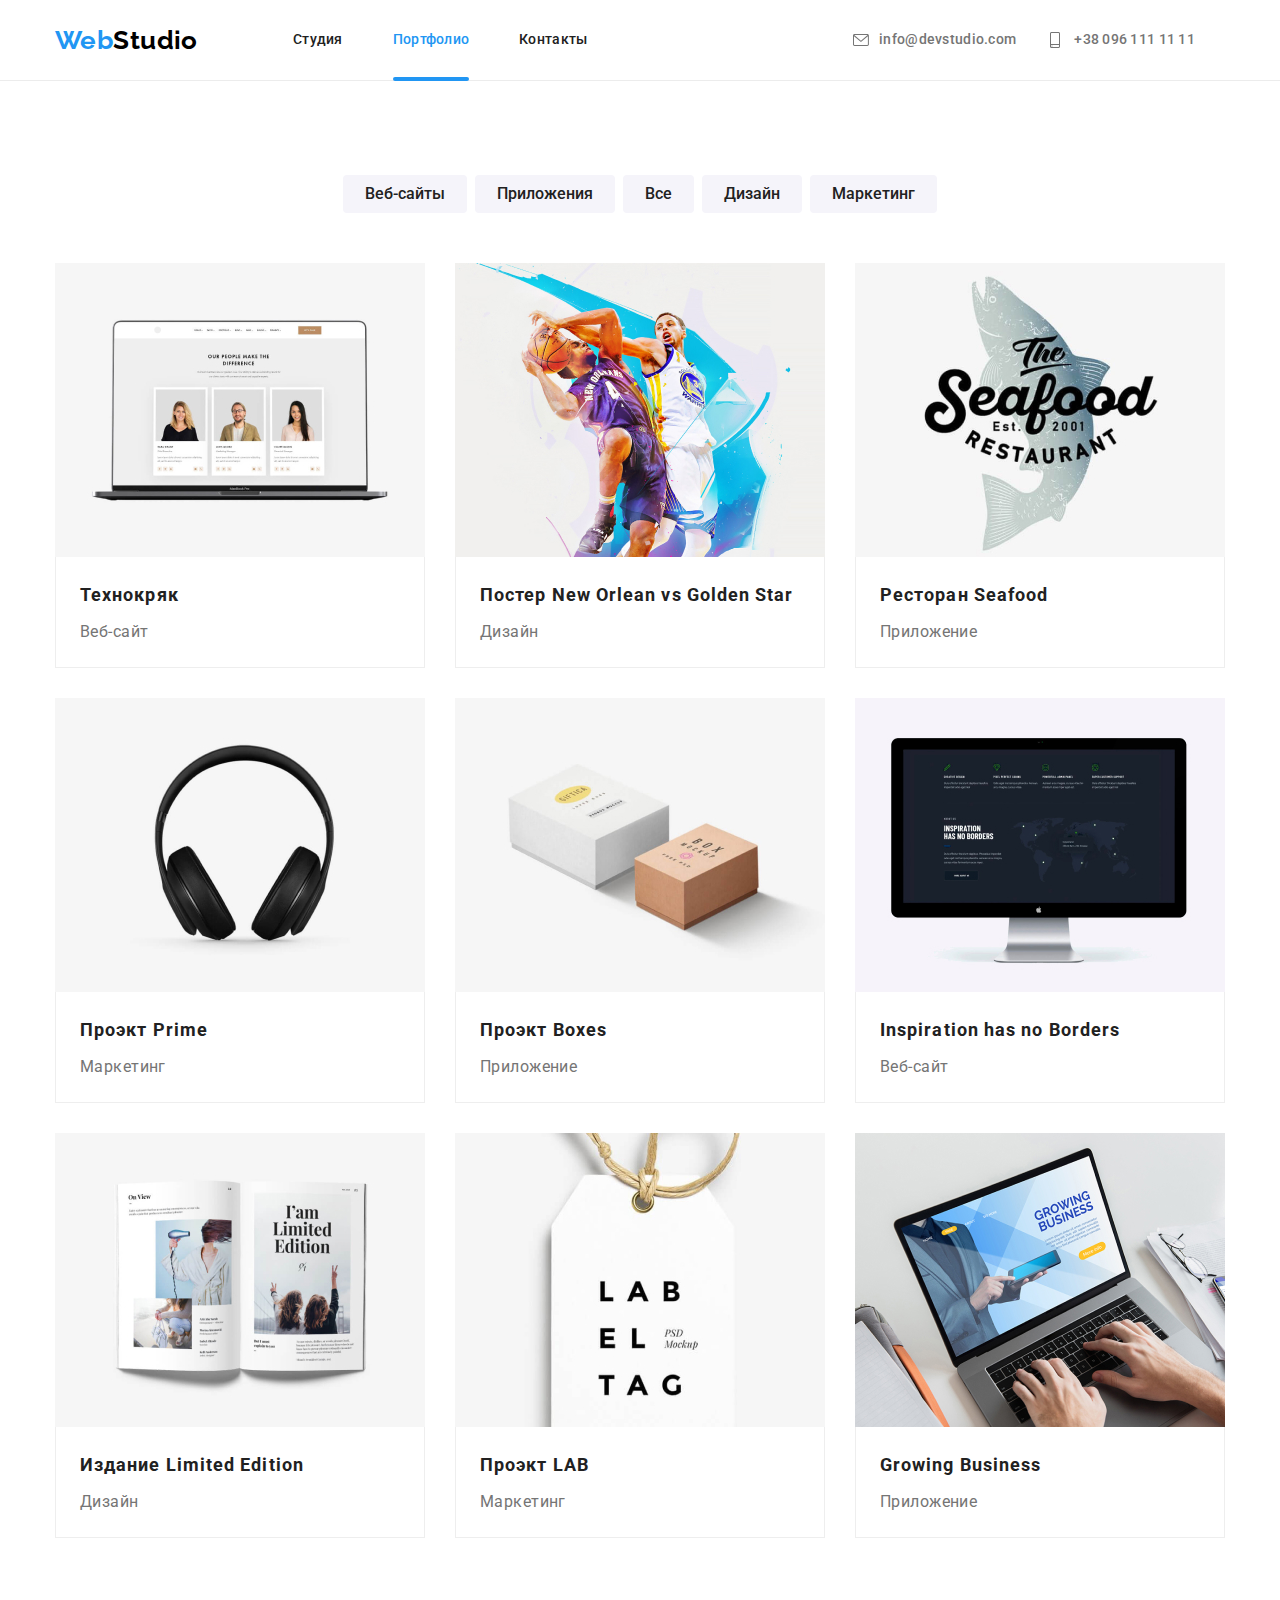
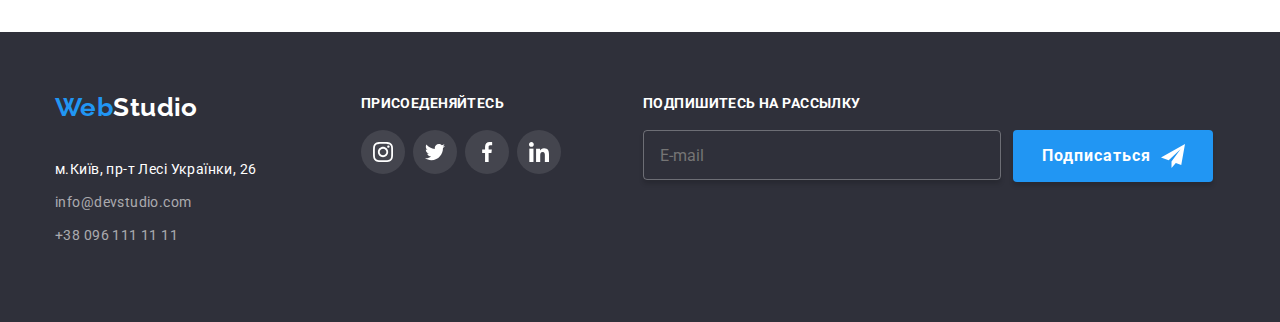
==== commit 7713ba64: "исправил ошибки" ====
--- a/portfolio.html
+++ b/portfolio.html
@@ -11,7 +11,9 @@
 	<body>
 		<!-- Шапка сайта  -->
 		<header class="header">
+			<!-- DIV CONTAINER (BODY) -->
 			<div class="container">
+			
 			<!-- Основная навигация -->
 			<nav class="nav">
 				<a class="logo link" href="./index.html"><span class="logo-text">Web</span>Studio</a>
@@ -27,34 +29,37 @@
 				</li>
 				</ul>
 			</nav>
+		
 			<!--контакты-->
 			<ul class="contacts list">
 				<li class="contacts-item">
 				<a class="link" href="mailto:info@devstudio.com">
-					<svg class="contacts-icon"width="16" height="12" viewBox="0 0 43 32">
+					<svg class="contacts-icon" width="16" height="12" viewBox="0 0 43 32">
 						<use href="./images/symbol-defs.svg#icon-envelope-hover"></use>
 					</svg>
 				info@devstudio.com
 				</a>
 		
 				</li>
-				<div class="icom-tel"></div>
 				<li class="contacts-item">
 				<a class="link" href="tel:+380961111111">
-					<svg class="contacts-icon"width="10" height="16" viewBox="0 0 20 32">
+					<svg class="contacts-icon" width="18" height="16" viewBox="0 0 20 32">
 						<use href="./images/symbol-defs.svg#icon-smartphone"></use>
 					</svg>
 				+38 096 111 11 11
 				</a>
 			</li>
 			</ul>
-		</div>
+			</div>
 			</header>  
 		<main>
+			
 			<!-- Уникальный контент -->
 			<section class="galerry">
 				<div class="container">
 				<h1 hidden>Перечень проектов</h1>
+
+				<!--кнопки галереии -->
 				<ul class="list">
 					<li class="item"><button class="galerry-button">Веб-сайты</button></li>
 					<li class="item"><button class="galerry-button">Приложения</button></li>
@@ -62,10 +67,13 @@
 					<li class="item"><button class="galerry-button">Дизайн</button></li>
 					<li class="item"><button class="galerry-button">Маркетинг</button></li>
 				</ul>
+
+                <!--Карты галереи-->
 				<ul class="list">
 					<li class="galerry-card">
+						<a class="link " href="№">
 						<div class="galerry-card-thumb">
-					<a class="link " href=""><img src="./images/portfolio/project1.jpg" alt="projekt1" width="370"/>
+				<img src="./images/portfolio/project1.jpg" alt="projekt1" width="370"/>
 						<div class="galerry-card-info">
 							<p class="galerry-card-info-text">
 							Технокряк это современная площадка распространения коронавируса. Компании используют эту платформу
@@ -76,11 +84,14 @@
 						<div class="info">
 						<h2 class="titel">Технокряк</h2>
 						<p>Веб-сайт</p>
-						</div></a>
-					</li>
-					<li class="galerry-card">
+						</div>
+					</a>
+
+					</li>
+					<li class="galerry-card">
+					<a class="link " href="">
 						<div class="galerry-card-thumb">
-					<a class="link " href=""><img src="./images/portfolio/project2.jpg" alt="projekt2" width="370"/>
+						<img src="./images/portfolio/project2.jpg" alt="projekt2" width="370"/>
 						<div class="galerry-card-info">
 							<p class="galerry-card-info-text">
 							Технокряк это современная площадка распространения коронавируса. Компании используют эту платформу
@@ -93,10 +104,12 @@
 						<p>Дизайн</p>
 						</div></a>
 					</li>
-					<li class="galerry-card">
-						<div class="galerry-card-thumb">
-					<a class="link " href=""><img src="./images/portfolio/project3.jpg" alt="projekt3" width="370"/>
-						<div class="galerry-card-info">
+
+					<li class="galerry-card">
+						<a class="link " href="">
+							<div class="galerry-card-thumb">
+							<img src="./images/portfolio/project3.jpg" alt="projekt3" width="370"/>
+							<div class="galerry-card-info">
 							<p class="galerry-card-info-text">
 							Технокряк это современная площадка распространения коронавируса. Компании используют эту платформу
 							для цифрового шпионажа и атак на защищённые сервера конкурентов.
@@ -108,10 +121,12 @@
 						<p>Приложение</p>
 						</div></a>
 					</li>
-					<li class="galerry-card">
-						<div class="galerry-card-thumb">
-					<a class="link " href=""><img src="./images/portfolio/project4.jpg" alt="projekt4" width="370"/>
-						<div class="galerry-card-info">
+
+					<li class="galerry-card">
+						<a class="link " href="">
+							<div class="galerry-card-thumb">
+							<img src="./images/portfolio/project4.jpg" alt="projekt4" width="370"/>
+							<div class="galerry-card-info">
 							<p class="galerry-card-info-text">
 							Технокряк это современная площадка распространения коронавируса. Компании используют эту платформу
 							для цифрового шпионажа и атак на защищённые сервера конкурентов.
@@ -123,10 +138,12 @@
 						<p>Маркетинг</p>
 						</div></a>
 					</li>
-					<li class="galerry-card">
-						<div class="galerry-card-thumb">
-					<a class="link " href=""><img src="./images/portfolio/project5.jpg" alt="projekt5" width="370"/>
-						<div class="galerry-card-info">
+
+					<li class="galerry-card">
+						<a class="link " href="">
+							<div class="galerry-card-thumb">
+							<img src="./images/portfolio/project5.jpg" alt="projekt5" width="370"/>
+							<div class="galerry-card-info">
 							<p class="galerry-card-info-text">
 							Технокряк это современная площадка распространения коронавируса. Компании используют эту платформу
 							для цифрового шпионажа и атак на защищённые сервера конкурентов.
@@ -138,10 +155,12 @@
 						<p>Приложение</p>
 						</div></a>
 					</li>
-					<li class="galerry-card">
-						<div class="galerry-card-thumb">
-					<a class="link " href=""><img src="./images/portfolio/project6.jpg" alt="projekt6" width="370"/>
-						<div class="galerry-card-info">
+
+					<li class="galerry-card">
+						<a class="link " href="">
+							<div class="galerry-card-thumb">
+							<img src="./images/portfolio/project6.jpg" alt="projekt6" width="370"/>
+							<div class="galerry-card-info">
 							<p class="galerry-card-info-text">
 							Технокряк это современная площадка распространения коронавируса. Компании используют эту платформу
 							для цифрового шпионажа и атак на защищённые сервера конкурентов.
@@ -153,10 +172,12 @@
 						<p>Веб-сайт</p>
 						</div></a>
 					</li>
-					<li class="galerry-card">
-						<div class="galerry-card-thumb">
-					<a class="link " href=""><img src="./images/portfolio/project7.jpg" alt="projekt7" width="370"/>
-						<div class="galerry-card-info">
+
+					<li class="galerry-card">
+						<a class="link " href="">
+							<div class="galerry-card-thumb">
+							<img src="./images/portfolio/project7.jpg" alt="projekt7" width="370"/>
+							<div class="galerry-card-info">
 							<p class="galerry-card-info-text">
 							Технокряк это современная площадка распространения коронавируса. Компании используют эту платформу
 							для цифрового шпионажа и атак на защищённые сервера конкурентов.
@@ -168,10 +189,12 @@
 						<p>Дизайн</p>
 						</div></a>
 					</li>
-					<li class="galerry-card">
-						<div class="galerry-card-thumb">
-					<a class="link " href=""><img src="./images/portfolio/project8.jpg" alt="projekt8" width="370"/>
-						<div class="galerry-card-info">
+
+					<li class="galerry-card">
+						<a class="link " href="">
+							<div class="galerry-card-thumb">
+							<img src="./images/portfolio/project8.jpg" alt="projekt8" width="370"/>
+							<div class="galerry-card-info">
 							<p class="galerry-card-info-text">
 							Технокряк это современная площадка распространения коронавируса. Компании используют эту платформу
 							для цифрового шпионажа и атак на защищённые сервера конкурентов.
@@ -183,10 +206,12 @@
 						<p>Маркетинг</p>
 						</div></a>
 					</li>
-					<li class="galerry-card">
-						<div class="galerry-card-thumb">
-					<a class="link " href=""><img src="./images/portfolio/project9.jpg" alt="projekt9" width="370"/>
-						<div class="galerry-card-info">
+
+					<li class="galerry-card">
+						<a class="link " href="">
+							<div class="galerry-card-thumb">
+							<img src="./images/portfolio/project9.jpg" alt="projekt9" width="370"/>
+							<div class="galerry-card-info">
 							<p class="galerry-card-info-text">
 							Технокряк это современная площадка распространения коронавируса. Компании используют эту платформу
 							для цифрового шпионажа и атак на защищённые сервера конкурентов.
@@ -203,6 +228,7 @@
 		</div>
 				</section>
 			</main>
+
 			<!-- Футер сайта -->
 			<footer class="footer">
 				<div class="footer container">
@@ -216,50 +242,52 @@
 					</ul>
 					</address>
 					</div>
+		
+					<!-- Окно ссылок для пользователя -->
 					<div class="box-social">
 					<h2 class="social-title">ПРИСОЕДЕНЯЙТЕСЬ</h2>
 					<ul class="social-list-footer">
 						<li class="social-item">
 							<a class="footer-link" href="https://www.instagram.com/" target="_blank">
-							<svg class="social-icon-footer"width="20" height="20" viewBox="0 0 20 20">
+							<svg class="social-icon-footer" width="20" height="20" viewBox="0 0 20 20">
 								<use href="./images/social networks/sprite.svg#icon-instagram"></use>
 							</svg>
 							</a>
 						</li>
 						<li class="social-items">
 							<a class="footer-link" href="https://twitter.com/" target="_blank">
-							<svg class="social-icon-footer"width="20" height="20" viewBox="0 0 20 20">
+							<svg class="social-icon-footer" width="20" height="20" viewBox="0 0 20 20">
 								<use href="./images/social networks/sprite.svg#icon-twitter"></use>
 							</svg>
 							</a>
 						</li>
 						<li class="social-item">
 							<a class="footer-link" href="https://uk-ua.facebook.com/" target="_blank">
-							<svg class="social-icon-footer"width="20" height="20" viewBox="0 0 20 20">
+							<svg class="social-icon-footer" width="20" height="20" viewBox="0 0 20 20">
 								<use href="./images/social networks/sprite.svg#icon-facebook"></use>
 							</svg>
 							</a>
 						</li>
 						<li class="social-item">
-							<div>
+							
 							<a class="footer-link" href="https://ru.linkedin.com/" target="_blank">
-							<svg class="social-icon-footer"width="20" height="20" viewBox="0 0 20 20">
+							<svg class="social-icon-footer" width="20" height="20" viewBox="0 0 20 20">
 								<use href="./images/social networks/sprite.svg#icon-linkedin"></use>
 							</svg>
 							</a>
-						</div>
 						</li>
-				</ul>
-				</li>
-		
+					</ul>
 					</div>
+		
+					<!-- Подписка пользователя (subscribe) -->
 					<div class="subscribe">
 						<h2 class="visually-hidden">Форма подписки</h2>
 						<h3 class="social-title"><b>Подпишитесь на рассылку</b></h3>
-						<form class="modal-form" autocomplete="off">
+						<form class="modal-form">
 						<div class="footer-form">
-							<label for="mail"></label>
-							<input type="email" name="email" id="mail" placeholder="E-mail" />
+							<label for="mail-subscribe"></label>
+							<input type="email" name="mail" id="mail-subscribe" placeholder="E-mail"/>
+		
 							<button class="link-button" type="submit">Подписаться
 							<svg class="subscribe-icon" width="24" height="24">
 								<use href="./images/sprite-modal.svg#icon-icon-send"></use>
@@ -268,8 +296,8 @@
 						</div>
 						</form>
 					</div>
-					</div>
 				</div>
 			</footer>
+			<script src="./js/modal.js"></script>
 		</body>
 		</html>--- a/css/style.css
+++ b/css/style.css
@@ -19,7 +19,9 @@
 	--logo-down-color: #ffffff;
 	--address-color: #ffffff;
 	--address-secondary-color: rgba(255, 255, 255, 0.6);
-}
+    --animation-duration: 250ms, 
+}
+
   /* Общее */
 body {
 	color: var(--primary-text-color);
@@ -47,18 +49,18 @@
   /* заголовки */
 .titel {
 	color: var(--titel-link-color);
-
 	font-weight: 700;
 	font-size: 36px;
 	line-height: 1.17;
 	text-align: center;
-}
-
+	font-Family: "Roboto",
+}
 .hidden {
 	display: none;
 }
 
-  /* контейнер */
+
+  /* DIV CONTAINER (BODY) */
 .container {
 	margin-right: auto;
 	margin-left: auto;
@@ -67,19 +69,16 @@
 	padding-right: 15px;
 }
 
-  /* Шапка сайта */
+  /* Шапка сайта (header) */
+
 .header {
 	border-bottom: 1px solid #ececec;
 }
-
 .item:hover:after,
 .item:active:after,
 .item:hover:focus{
 	width: 100%;
-
-}
-
-
+}
 
 .header > .container {
 	display: flex;
@@ -118,7 +117,7 @@
 	color: var(--accent-color);
 }
 
-  /* Навигация сайта */
+  /* Основная навигация (header) */
 .nav > .list .link {
 	display: block;
 	padding-top: 32px;
@@ -130,9 +129,7 @@
 	line-height: 1.14;
 	letter-spacing: 0.02em;
 	
-	transition-property: color; 
-	transition-duration: 250ms;
-	transition-timing-function:cubic-bezier(0.4, 0, 0.2, 1);
+	transition: color 250ms cubic-bezier(0.4, 0, 0.2, 1);
 }
 
 .nav > .list > .item:not(:last-child) {
@@ -151,7 +148,7 @@
 	
 }
 
-  /* подчеркивание  */
+  /* Эфект подчеркивания навигации (header)  */
 .nav > .list .link.current::after {
 	content: "";
 
@@ -181,16 +178,15 @@
 	border-radius: 2px;
 	opacity: 0;
 	transition: opacity 250ms cubic-bezier(0.4, 0, 0.2, 1);
-
-}
-
+}
 .nav > .list .link:hover::before{
 	display: block;
 	opacity: 1;
-	background-color: #2196F3;
-}
-
-  /* контакты */
+	background-color: var(--accent-color)
+}
+
+  /* Контакты (header) */
+
 .contacts.list {
 	display: flex;
 	align-items: center;
@@ -207,7 +203,7 @@
 	margin-right: 10px;
 	
 }
-.icom-tel::before{
+.icon-tel::before{
 	display: block;
 	content: "";
 	height: 16px;
@@ -234,25 +230,25 @@
 	justify-content: center;
 	padding-top: 32px;
 	padding-bottom: 32px;
+	margin-right: 30px;
+
 	color: var(--secondary-link-color);
     fill: #757575;
+	color: var(--primary-text-color);
 	font-weight: 500;
 	font-size: 14px;
 	line-height: 1.14;
 	letter-spacing: 0.02em;
 
-	transition-property: color, fill; 
-	transition-duration: 250ms;
-	transition-timing-function:cubic-bezier(0.4, 0, 0.2, 1);
+    transition: color, fill 250ms cubic-bezier(0.4, 0, 0.2, 1);
+	
 }
 .contacts-item{
-
-	display: flex;
-	align-items: center;
-	justify-content: center;
-	
-}
-
+	display: flex;
+	align-items: center;
+	justify-content: center;
+	
+}
 .contacts .link:hover,
 .contacts .link:active,
 .contacts .link:focus {
@@ -266,7 +262,7 @@
 	display: block;
 	margin: 0px auto;
 	padding: 200px 0;
-	width: 1600px;
+	
 	height: 600px;
 	margin-right: auto;
 	margin-left: auto;
@@ -275,43 +271,6 @@
 	max-width: 1600px;
 	background-image: linear-gradient(to right,rgba(47, 48, 58, 0.4),rgba(47, 48, 58, 0.4)), url(../images/Gradient.jpg);
 }
-
-.hero > .container {
-	display: flex;
-	flex-direction: column;
-	align-items: center;
-	justify-content: center;
-}
-
-
-.button-hero {
-	display: block;
-	margin: 0px auto;
-	padding: 10px 32px;
-	border: none;
-	border-radius: 4px;
-
-	color: var(--primary-bg-color);
-	background-color: var(--accent-color);
-
-	font-family: inherit;
-	font-weight: 700;
-	font-size: 16px;
-	line-height: 1.87;
-	letter-spacing: 0.06em;
-
-	transition-property: background-color, color; 
-	transition-duration: 250ms;
-	transition-timing-function:cubic-bezier(0.4, 0, 0.2, 1);
-}
-
-.button-hero:hover,
-.button-hero:focus {
-	color: var(--accent-color);
-	background-color: var(--primary-bg-color);
-
-}
-
 .hero-titel {
 	margin-top: 0px;
 	margin-bottom: 30px;
@@ -326,7 +285,41 @@
 	text-transform: uppercase;
 }
 
-  /* Модалка */
+.hero > .container {
+	display: flex;
+	flex-direction: column;
+	align-items: center;
+	justify-content: center;
+}
+
+.button-hero {
+	display: block;
+	margin: 0px auto;
+	padding: 10px 32px;
+	border: none;
+	border-radius: 4px;
+
+	color: var(--primary-bg-color);
+	background-color: var(--accent-color);
+
+	font-family: inherit;
+	font-weight: 700;
+	font-size: 16px;
+	line-height: 1.87;
+	letter-spacing: 0.06em;
+
+    transition: background-color, color 250ms cubic-bezier(0.4, 0, 0.2, 1);
+
+}
+
+.button-hero:hover,
+.button-hero:focus {
+	color: var(--accent-color);
+	background-color: var(--primary-bg-color);
+}
+
+
+/* Окно информации пользователя*/
 .backdrop{
 	position: fixed;
 	top: 0;
@@ -335,6 +328,7 @@
 	height: 100%;
 	background-color:  rgba(0, 0, 0, 0.20);
 	opacity: 1;
+
 	transition: opacity 300ms cubic-bezier(0.4, 0, 0.2, 1)
 }
 
@@ -348,7 +342,7 @@
 	opacity: 0;
 	pointer-events: none;
 }
-  /*-------------------------------------------- */
+
 .title-form{
 	text-align: center;
 	font-weight: 700;
@@ -380,7 +374,7 @@
 
 
 
-	background-color: #FFFFFF;
+	background-color: var(--primary-bg-color);
 	transition: border-color 250ms cubic-bezier(0.4, 0, 0.2, 1)
 	
 }
@@ -422,11 +416,9 @@
 	border: 1px solid rgba(33, 33, 33, 0.20);
 	padding: 12px 16px;
 	outline-color: #2196F3;
+
 	transition: border-color 250ms cubic-bezier(0.4, 0, 0.2, 1)
 }
-
-
-
 
 .form-comment textarea:hover,
 .form-comment textarea:focus{
@@ -460,9 +452,6 @@
 	color: (117, 117, 117, 0.50);
 }
 
-
-
-
 .button-form{
 	display: block;
 	width: 200px;
@@ -478,9 +467,10 @@
 	
     outline-color: #2196F3;
 	background: #188CE8;
-	color: #FFFFFF;
+	color:var(--primary-bg-color);
 	box-shadow: 0px 4px 4px 0px rgba(0, 0, 0, 0.15);
-	transition: color, background-color, transform  250ms cubic-bezier(0.4, 0, 0.2, 1)
+
+	transition: transform 250ms cubic-bezier(0.4, 0, 0.2, 1), background-color 250ms cubic-bezier(0.4, 0, 0.2, 1);
 }
 
 .button-container{
@@ -490,11 +480,6 @@
 	margin-top: 30px;
 	padding: 0;
 }
-
-
-
-
-
 
 .button-form:hover,
 .button-form:focus{
@@ -503,9 +488,6 @@
 	transform: scale(1.03);
 }
 
-
-
-
 .form-agreement{
 	display: block;
 	height: 24px;
@@ -522,21 +504,18 @@
 	height: 18px;
 }
 
-
-
-
 .position-icon:hover,
 .position-icon:active,
 .position-icon:focus{
 	fill: #2196F3;
 }
-
 .position-icon{
 	display: flex;
 	flex-direction: column;
     background-color: #FFFFFF;
 	position: relative;
 	fill: #212121;
+	
 	transition: fill 250ms cubic-bezier(0.4, 0, 0.2, 1);
 }
 
@@ -579,7 +558,6 @@
 	text-decoration: underline;
 }
 
-  /*-------------------------------------------- */
 .modal{
 	display: flex;
 	flex-direction: column;
@@ -618,31 +596,27 @@
 	background-color: #FFFFFF;
     cursor: pointer;
 
-	transition: color, border, transform  250ms cubic-bezier(0.4, 0, 0.2, 1)
-	
-}
-
+	transition: transform 250ms cubic-bezier(0.4, 0, 0.2, 1), fill 250ms cubic-bezier(0.4, 0, 0.2, 1);
+	
+}
 
 .button-close:hover,
 .button-close:focus{
 	fill:  #2196f3;
 	transform: scale(1.3);
 }
-
 .close-icon{
 	width: 18px;
 	height: 18px;
-
 }
   /* Блок Наши приимущества */
+
 .advantages {
 	margin-bottom: 94px;
 }
-
 .advantages > .container > .list {
 	display: flex;
 }
-
 .advantages .titel {
 	margin-top: 30px;
 	margin-bottom: 10px;
@@ -666,7 +640,6 @@
 	margin-top: 0px;
 }
 
-
 .advantages-svg{
 	display: flex;
 	align-items: center;
@@ -675,23 +648,18 @@
 	width: 270px;
 	height: 120px;
 }
-
 .advantages .list-item > .text {
 	margin: 0;
 }
 
-	
-
-
 .advantages .list-item {
 	width: 270px;
 }
-
 .advantages-list:not(:last-child) {
 	margin-right: 30px;
 }
 
-  /* Блок Work  */
+  /* Чем мы занимаемся (блок Work) */
 .work {
 	margin-bottom: 94px;
 }
@@ -705,7 +673,6 @@
 	display: flex;
 	justify-content: center;
 }
-
 
 .work .list > .item:not(:last-child) {
 	margin-right: 30px;
@@ -731,7 +698,7 @@
     background-color: rgba(47, 48, 58, 0.8)
 }
 
-  /* Блок Каманда */
+/* Команада и социальные страницы*/
 
 .social-list{
 	display: flex;
@@ -752,19 +719,13 @@
 	height: 44px;
 	border-radius: 50%;
 
-
-	transition-property: background-color, fill; 
-	transition-duration: 250ms;
-	transition-timing-function:cubic-bezier(0.4, 0, 0.2, 1);
-	
+    transition: fill, background-color 250ms cubic-bezier(0.4, 0, 0.2, 1);
 }
 
 .social-icon{
 	display: flex;
 	align-items: center;
 	justify-content: center;
-	width: 20px;
-	height: 20px;
 	
 }
 
@@ -772,13 +733,11 @@
 .social-link:focus{
 	background-color: #2196f3;
 	fill:  #ffffff;
-
 }
 
 .team {
 	padding-top: 94px;
 	padding-bottom: 94px;
-
 	background-color: var(--secondary-bg-color);
 }
 
@@ -857,10 +816,8 @@
 	width: "170px";
 	height: "92px";
 	flex-Shrink: 0;
-
-	}
-	
-
+}
+	
 
 
 .icons-link{
@@ -869,14 +826,15 @@
 	justify-content: center;
 	padding: 16px 32px;
 	fill:#AFB1B8;
+	
 	width: 170px;
 	height: 92px;
 	border-radius: 4px 4px;
 	border: 1px solid #AFB1B8;
-	
-	transition: border-color 250ms cubic-bezier(0.4, 0, 0.2, 1), fill 250ms cubic-bezier(0.4, 0, 0.2, 1);
-	
-}
+
+	transition: fill 250ms cubic-bezier(0.4, 0, 0.2, 1), border 250ms cubic-bezier(0.4, 0, 0.2, 1);
+}
+
 
 .svg{
 	display: flex;
@@ -885,7 +843,6 @@
 	width: 106px;
 	height: 60px;
 }
-
 
 .icons-link:hover,
 .icons-link:focus{
@@ -894,7 +851,7 @@
 }
 
 
-/* Футер */
+/* Футер сайта */
 .footer .container{
 	margin-right: auto;
 	margin-left: auto;
@@ -927,9 +884,7 @@
 	display: inline-block;
 	margin-top: 9px;
 
-	transition-property: color; 
-	transition-duration: 250ms;
-	transition-timing-function:cubic-bezier(0.4, 0, 0.2, 1);
+	transition: color 250ms cubic-bezier(0.4, 0, 0.2, 1);
 }
 .adress-list{
 	padding-left: 0;}
@@ -945,14 +900,15 @@
 	margin-top: 20px;
 	text-decoration: none;
 
-	transition-property: color; 
-	transition-duration: 250ms;
-	transition-timing-function:cubic-bezier(0.4, 0, 0.2, 1);
+	transition: color 250ms cubic-bezier(0.4, 0, 0.2, 1);
 }
 .address-text:hover,
 .address-text:focus{
 	color: var(--accent-color);
 }
+
+
+/* Окно ссылок для пользователя*/
 
 .box-adress{
 	display: block;
@@ -989,9 +945,7 @@
 	height: 44px;
 	border-radius: 50%;
 	
-	transition-property: background-color; 
-	transition-duration: 250ms;
-	transition-timing-function:cubic-bezier(0.4, 0, 0.2, 1);
+	transition: background-color 250ms cubic-bezier(0.4, 0, 0.2, 1);
 	
 }
 
@@ -999,8 +953,6 @@
 	display: flex;
 	align-items: center;
 	justify-content: center;
-	width: 20px;
-	height: 20px;
 }
 
 .footer-link:hover,
@@ -1009,17 +961,13 @@
 	fill:  #ffffff;
 }
 
-
-/*subscribe*/
-h3{
-	margin: 0;
-    padding: 0;
-    color: var(--primary-background-color);
-    text-transform: uppercase;
-    font-weight: 700;
-    font-size: 14px;
-	margin-bottom: 12px;
-}
+.modal-consent{
+	display: flex;
+	align-items: center;
+	justify-content: center;
+}
+
+/* Подписка пользователя (subscribe) */
 
 b{
 	margin: 0;
@@ -1053,13 +1001,13 @@
 	text-decoration: none;
 	text-align: center;
 	letter-spacing: 0.06em;
+
     transition: transform 250ms cubic-bezier(0.4, 0, 0.2, 1) 20ms;
 }
 .link-button:hover{
 
 	transform: scale(1.02);
 }
-
 
 .subscribe {
 	margin-left: auto;
@@ -1081,7 +1029,6 @@
 	flex-direction: row;
 	
 }
-
 .footer-form input[type='email'] {
 	min-width: 358px;
 	height: 50px;
@@ -1099,7 +1046,6 @@
 	line-height: 1.87;
 	color: rgba(255, 255, 255, 0.6);
 }
-
 .visually-hidden {
 	position: absolute;
 	width: 1px;
@@ -1110,11 +1056,13 @@
 	clip: rect(0 0 0 0);
 	overflow: hidden;
 }
-  /* Портфолио */
+
+ /* Портфолио */
+
 .galerry-card:hover,
 .galerry-card:focus-within{
-	transform: scale(1.02);
-    box-shadow: 1px 4px 6px 0px rgba(0, 0, 0, 0.16), 0px 4px 4px 0px rgba(0, 0, 0, 0.06), 0px 1px 1px 0px rgba(0, 0, 0, 0.12)
+    transform: scale(1.02);
+	box-shadow: 1px 4px 6px 0px rgba(0, 0, 0, 0.16), 0px 4px 4px 0px rgba(0, 0, 0, 0.06), 0px 1px 1px 0px rgba(0, 0, 0, 0.12)
 }
 
 .galerry {
@@ -1148,9 +1096,9 @@
 	font-weight: 500;
 	font-size: 16px;
 	line-height: 1.63;
-    transition-property: color, background-color, box-shadow;
-	transition-duration: 250ms;
-	transition-timing-function:cubic-bezier(0.4, 0, 0.2, 1);
+
+
+	transition: color, background-color, box-shadow 250ms cubic-bezier(0.4, 0, 0.2, 1);
 
 }
 
@@ -1162,7 +1110,7 @@
 	
 }
 
-  /* Карты галереи */
+/* Карты галереи */
 
 .galerry-card-thumb {
 	position: relative;
@@ -1179,11 +1127,12 @@
 	height: 100%;
 	padding: 63px 24px;
 	background-color: rgba(33, 150, 243, 0.9);
+
 	transform: translateY(100%);
 	transition: transform 250ms cubic-bezier(0.4, 0, 0.2, 1) 150ms;
 }
-.galerry-card-thumb:hover .galerry-card-info,
-.galerry-card-thumb:focus-within .galerry-card-info {
+.galerry-card:hover .galerry-card-info,
+.galerry-card:focus-within .galerry-card-info {
 	transform: translateY(0);
 }
 
@@ -1204,10 +1153,8 @@
 	font-size: 16px;
 	line-height: 1.88;
 	overflow: hidden;
-
-	transition-property: box-shadow, transform; 
-	transition-duration: 250ms;
-	transition-timing-function:cubic-bezier(0.4, 0, 0.2, 1);
+    transition: ox-shadow, transform 250ms cubic-bezier(0.4, 0, 0.2, 1);
+
 
 }
 
